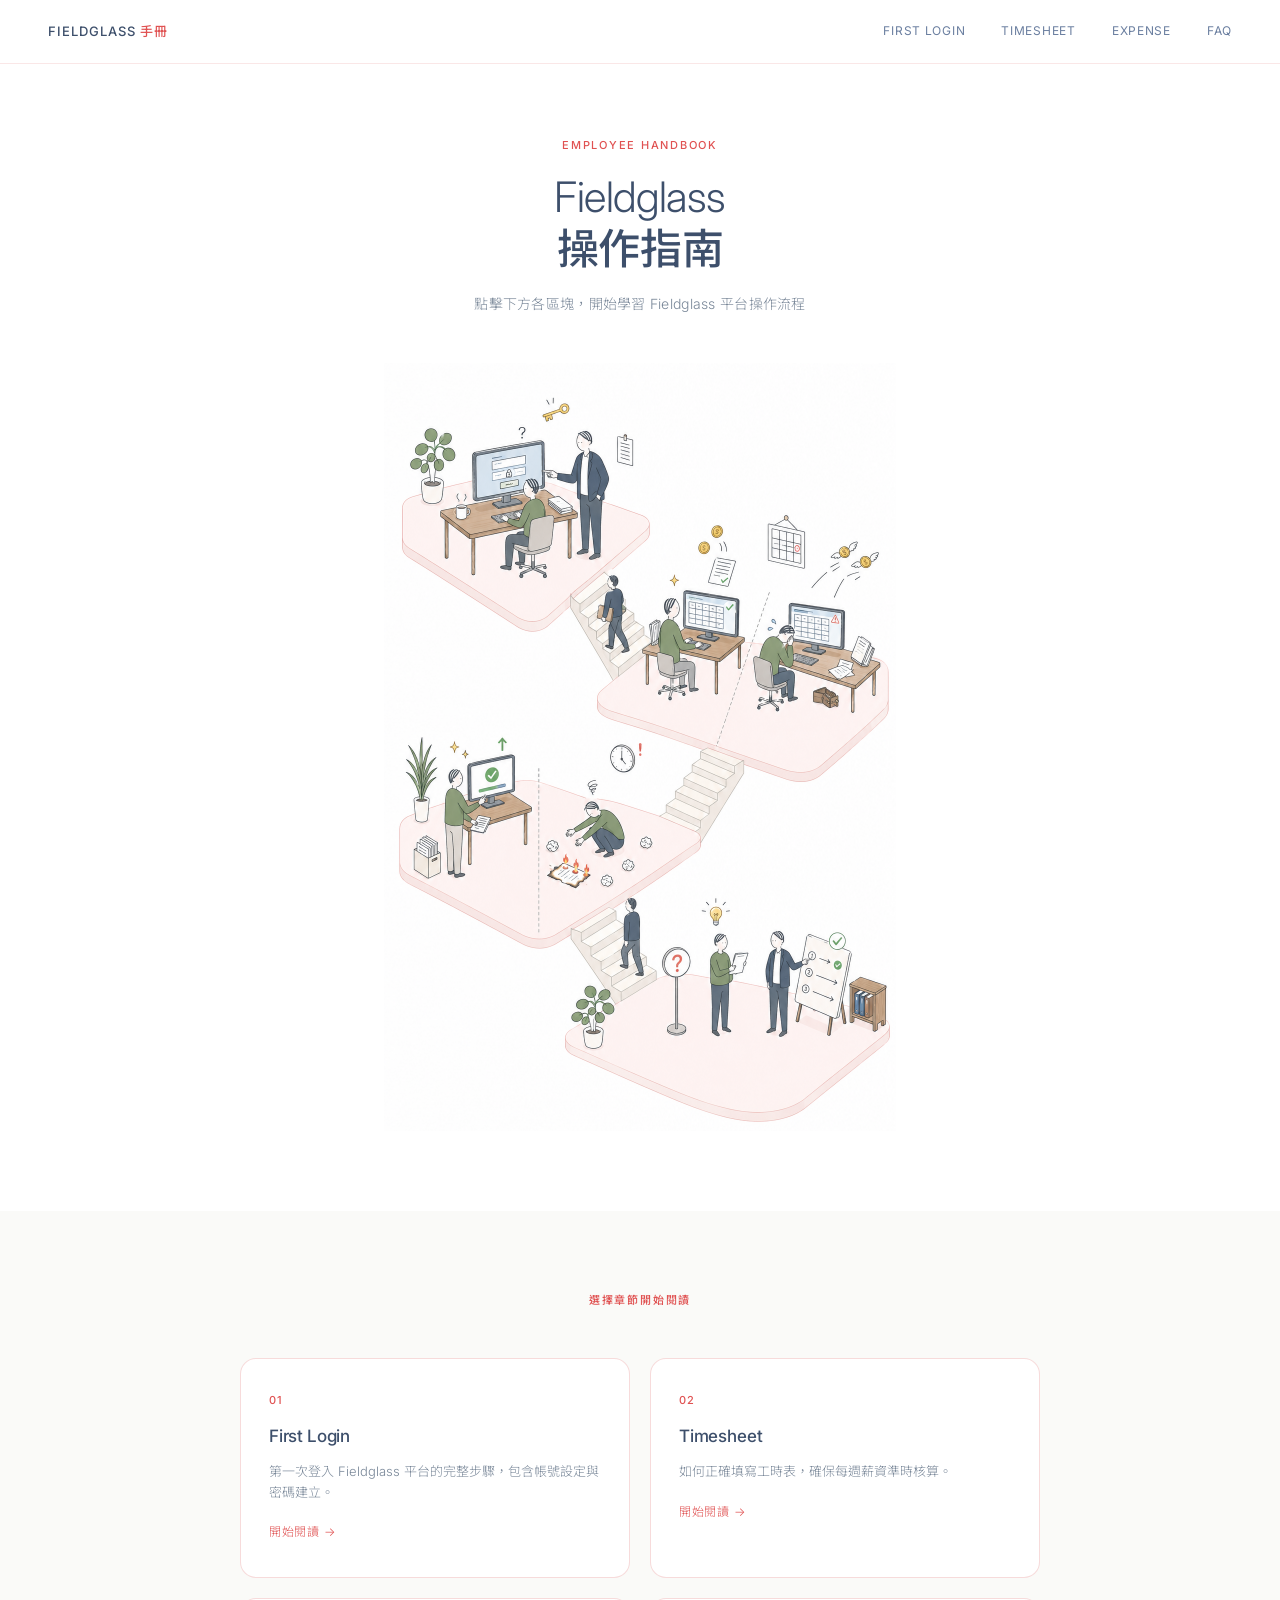
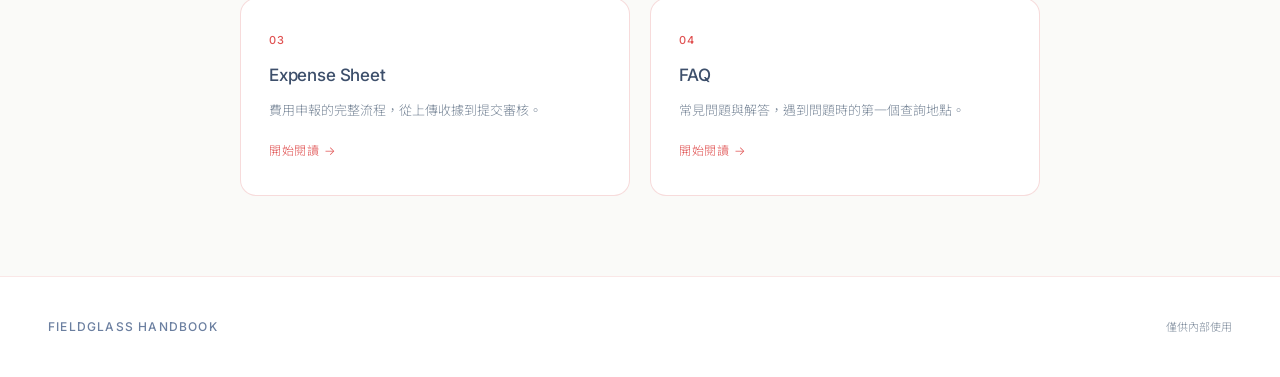
==== index.html @ a2a88990 "Add files via upload" ====
<!DOCTYPE html>
<html lang="zh-TW">
<head>
  <meta charset="UTF-8" />
  <meta name="viewport" content="width=device-width, initial-scale=1.0" />
  <title>Fieldglass 使用手冊</title>
  <link rel="stylesheet" href="css/style.css" />
</head>
<body>

  <!-- HEADER -->
  <header>
    <a class="logo" href="index.html">Fieldglass <span>手冊</span></a>
    <nav>
      <a href="pages/login.html">First Login</a>
      <a href="pages/timesheet.html">Timesheet</a>
      <a href="pages/expense.html">Expense</a>
      <a href="pages/faq.html">FAQ</a>
    </nav>
  </header>

  <!-- HERO -->
  <section class="hero">
    <div class="hero-text">
      <p class="hero-eyebrow">Employee Handbook</p>
      <h1 class="hero-title">Fieldglass<br><strong>操作指南</strong></h1>
      <p class="hero-sub">點擊下方各區塊，開始學習 Fieldglass 平台操作流程</p>
    </div>

    <div class="map-container">
      <img src="images/hero.png" alt="Fieldglass 使用手冊圖示" draggable="false" />

      <!-- Hotspot: First Login -->
      <a class="hotspot" id="hs-login" href="pages/login.html" aria-label="First Login">
        <span class="hotspot-label">First Login →</span>
      </a>

      <!-- Hotspot: Timesheet -->
      <a class="hotspot" id="hs-timesheet" href="pages/timesheet.html" aria-label="Timesheet">
        <span class="hotspot-label">Timesheet →</span>
      </a>

      <!-- Hotspot: Expense Sheet -->
      <a class="hotspot" id="hs-expense" href="pages/expense.html" aria-label="Expense Sheet">
        <span class="hotspot-label">Expense Sheet →</span>
      </a>

      <!-- Hotspot: FAQ -->
      <a class="hotspot" id="hs-faq" href="pages/faq.html" aria-label="FAQ">
        <span class="hotspot-label">FAQ →</span>
      </a>
    </div>
  </section>

  <!-- SECTION CARDS -->
  <section class="sections">
    <div class="sections-inner">
      <p class="sections-title">選擇章節開始閱讀</p>
      <div class="cards">

        <a class="card" href="pages/login.html">
          <p class="card-number">01</p>
          <h2 class="card-title">First Login</h2>
          <p class="card-desc">第一次登入 Fieldglass 平台的完整步驟，包含帳號設定與密碼建立。</p>
          <span class="card-arrow">開始閱讀 →</span>
        </a>

        <a class="card" href="pages/timesheet.html">
          <p class="card-number">02</p>
          <h2 class="card-title">Timesheet</h2>
          <p class="card-desc">如何正確填寫工時表，確保每週薪資準時核算。</p>
          <span class="card-arrow">開始閱讀 →</span>
        </a>

        <a class="card" href="pages/expense.html">
          <p class="card-number">03</p>
          <h2 class="card-title">Expense Sheet</h2>
          <p class="card-desc">費用申報的完整流程，從上傳收據到提交審核。</p>
          <span class="card-arrow">開始閱讀 →</span>
        </a>

        <a class="card" href="pages/faq.html">
          <p class="card-number">04</p>
          <h2 class="card-title">FAQ</h2>
          <p class="card-desc">常見問題與解答，遇到問題時的第一個查詢地點。</p>
          <span class="card-arrow">開始閱讀 →</span>
        </a>

      </div>
    </div>
  </section>

  <!-- FOOTER -->
  <footer>
    <span class="footer-logo">Fieldglass Handbook</span>
    <span class="footer-copy">僅供內部使用</span>
  </footer>

</body>
</html>
---- css/style.css ----
@import url('https://fonts.googleapis.com/css2?family=Noto+Sans+TC:wght@300;400;500&family=Inter:wght@300;400;500&display=swap');

*, *::before, *::after {
  box-sizing: border-box;
  margin: 0;
  padding: 0;
}

:root {
  --pink-pale: #FDE8E8;
  --pink-mid: #F2C4C4;
  --navy: #3D4F6B;
  --navy-light: #6B7FA0;
  --red-accent: #E05252;
  --gold: #D4A84B;
  --green: #7BC67E;
  --white: #FFFFFF;
  --off-white: #FAFAF8;
  --text-main: #2C3A50;
  --text-sub: #7A8899;
}

html {
  font-size: 16px;
  scroll-behavior: smooth;
}

body {
  background: var(--white);
  color: var(--text-main);
  font-family: 'Inter', 'Noto Sans TC', sans-serif;
  font-weight: 300;
  line-height: 1.7;
  -webkit-font-smoothing: antialiased;
}

/* ── HEADER ── */
header {
  position: fixed;
  top: 0;
  left: 0;
  right: 0;
  z-index: 100;
  display: flex;
  align-items: center;
  justify-content: space-between;
  padding: 0 48px;
  height: 64px;
  background: rgba(255,255,255,0.88);
  backdrop-filter: blur(12px);
  border-bottom: 1px solid rgba(242,196,196,0.4);
}

.logo {
  font-size: 13px;
  font-weight: 500;
  letter-spacing: 0.08em;
  color: var(--navy);
  text-transform: uppercase;
  text-decoration: none;
}

.logo span {
  color: var(--red-accent);
}

nav {
  display: flex;
  gap: 36px;
}

nav a {
  font-size: 12px;
  font-weight: 400;
  letter-spacing: 0.06em;
  color: var(--navy-light);
  text-decoration: none;
  text-transform: uppercase;
  transition: color 0.2s ease;
}

nav a:hover {
  color: var(--red-accent);
}

/* ── HERO ── */
.hero {
  padding-top: 64px;
  min-height: 100vh;
  display: flex;
  flex-direction: column;
  align-items: center;
  justify-content: flex-start;
  background: var(--white);
}

.hero-text {
  padding: 72px 24px 48px;
  text-align: center;
  max-width: 480px;
}

.hero-eyebrow {
  font-size: 11px;
  font-weight: 500;
  letter-spacing: 0.16em;
  text-transform: uppercase;
  color: var(--red-accent);
  margin-bottom: 16px;
}

.hero-title {
  font-size: clamp(28px, 5vw, 42px);
  font-weight: 300;
  color: var(--navy);
  line-height: 1.25;
  letter-spacing: -0.01em;
  margin-bottom: 16px;
}

.hero-title strong {
  font-weight: 500;
}

.hero-sub {
  font-size: 14px;
  color: var(--text-sub);
  letter-spacing: 0.02em;
}

/* ── IMAGE MAP CONTAINER ── */
.map-container {
  position: relative;
  width: 100%;
  max-width: 560px;
  margin: 0 auto;
  padding: 0 24px 80px;
}

.map-container img {
  width: 100%;
  height: auto;
  display: block;
}

/* ── HOTSPOTS ── */
.hotspot {
  position: absolute;
  cursor: pointer;
  border-radius: 20px;
  transition: all 0.3s cubic-bezier(0.25, 0.46, 0.45, 0.94);
  text-decoration: none;
}

.hotspot::before {
  content: '';
  position: absolute;
  inset: 0;
  border-radius: 20px;
  background: var(--red-accent);
  opacity: 0;
  transition: opacity 0.3s ease;
}

.hotspot:hover::before {
  opacity: 0.08;
}

.hotspot-label {
  position: absolute;
  bottom: -36px;
  left: 50%;
  transform: translateX(-50%) translateY(4px);
  background: var(--navy);
  color: white;
  font-size: 11px;
  font-weight: 500;
  letter-spacing: 0.08em;
  text-transform: uppercase;
  padding: 6px 14px;
  border-radius: 20px;
  white-space: nowrap;
  opacity: 0;
  transition: all 0.25s ease;
  pointer-events: none;
}

.hotspot-label::before {
  content: '';
  position: absolute;
  top: -5px;
  left: 50%;
  transform: translateX(-50%);
  border: 5px solid transparent;
  border-bottom-color: var(--navy);
  border-top: none;
}

.hotspot:hover .hotspot-label {
  opacity: 1;
  transform: translateX(-50%) translateY(0);
}

/* hotspot positions — percentages of image */
/* Platform 1: First Login — top platform */
#hs-login {
  top: 2%;
  left: 5%;
  width: 72%;
  height: 22%;
}

/* Platform 2: Timesheet — right middle */
#hs-timesheet {
  top: 24%;
  left: 28%;
  width: 68%;
  height: 22%;
}

/* Platform 3: Expense Sheet — left middle-lower */
#hs-expense {
  top: 48%;
  left: 4%;
  width: 68%;
  height: 22%;
}

/* Platform 4: FAQ — bottom platform */
#hs-faq {
  top: 70%;
  left: 16%;
  width: 76%;
  height: 26%;
}

/* ── SECTION CARDS (below hero) ── */
.sections {
  background: var(--off-white);
  padding: 80px 24px;
}

.sections-inner {
  max-width: 800px;
  margin: 0 auto;
}

.sections-title {
  font-size: 11px;
  font-weight: 500;
  letter-spacing: 0.16em;
  text-transform: uppercase;
  color: var(--red-accent);
  text-align: center;
  margin-bottom: 48px;
}

.cards {
  display: grid;
  grid-template-columns: repeat(2, 1fr);
  gap: 20px;
}

.card {
  background: var(--white);
  border: 1px solid rgba(242,196,196,0.6);
  border-radius: 16px;
  padding: 32px 28px;
  text-decoration: none;
  color: inherit;
  transition: all 0.3s ease;
  display: block;
}

.card:hover {
  border-color: var(--pink-mid);
  transform: translateY(-3px);
  box-shadow: 0 12px 40px rgba(61,79,107,0.08);
}

.card-number {
  font-size: 11px;
  font-weight: 500;
  letter-spacing: 0.12em;
  color: var(--red-accent);
  margin-bottom: 12px;
}

.card-title {
  font-size: 17px;
  font-weight: 500;
  color: var(--navy);
  margin-bottom: 10px;
  letter-spacing: -0.01em;
}

.card-desc {
  font-size: 13px;
  color: var(--text-sub);
  line-height: 1.6;
}

.card-arrow {
  display: inline-block;
  margin-top: 20px;
  font-size: 12px;
  color: var(--red-accent);
  letter-spacing: 0.06em;
}

/* ── FOOTER ── */
footer {
  padding: 40px 48px;
  border-top: 1px solid rgba(242,196,196,0.4);
  display: flex;
  align-items: center;
  justify-content: space-between;
}

.footer-logo {
  font-size: 12px;
  font-weight: 500;
  letter-spacing: 0.1em;
  color: var(--navy-light);
  text-transform: uppercase;
}

.footer-copy {
  font-size: 11px;
  color: var(--text-sub);
}

/* ── RESPONSIVE ── */
@media (max-width: 640px) {
  header {
    padding: 0 20px;
  }

  nav {
    gap: 20px;
  }

  nav a {
    font-size: 11px;
  }

  .hero-text {
    padding: 48px 20px 32px;
  }

  .map-container {
    padding: 0 12px 60px;
  }

  .cards {
    grid-template-columns: 1fr;
  }

  footer {
    flex-direction: column;
    gap: 8px;
    text-align: center;
    padding: 32px 20px;
  }
}
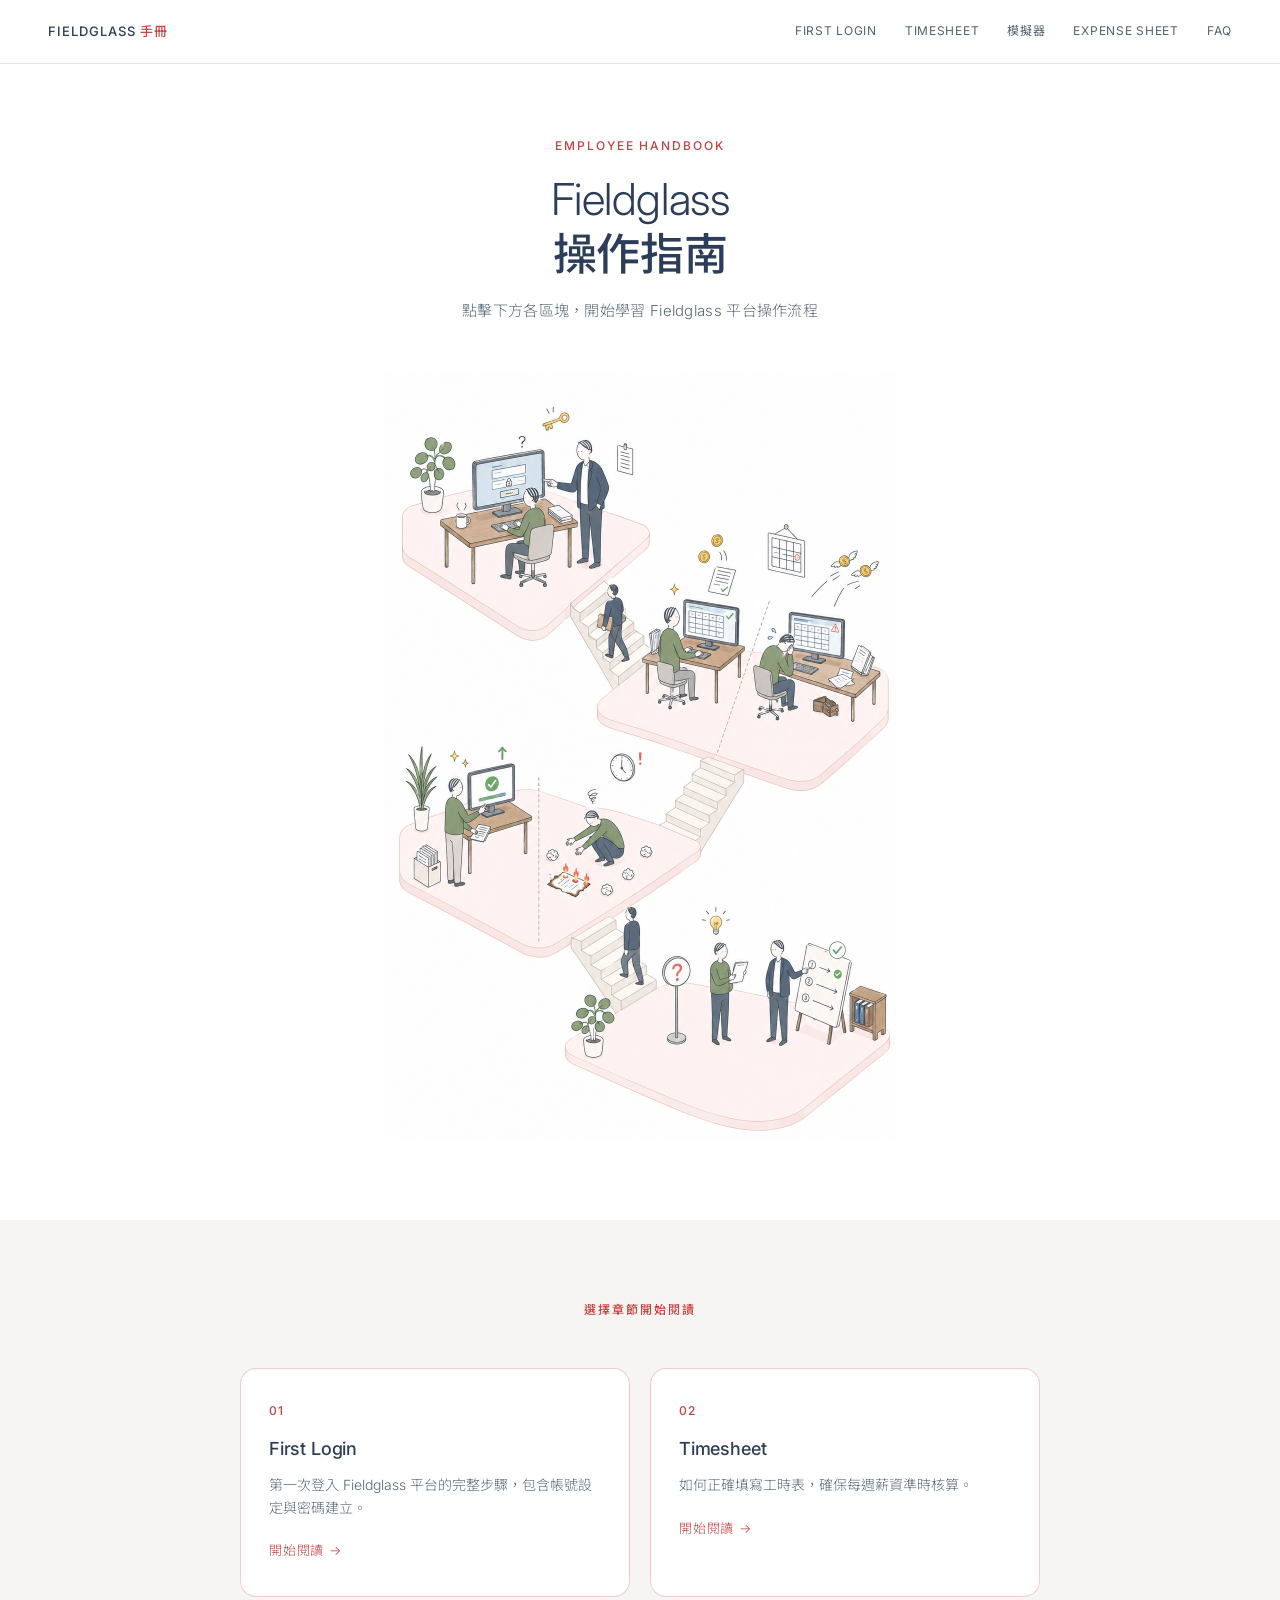
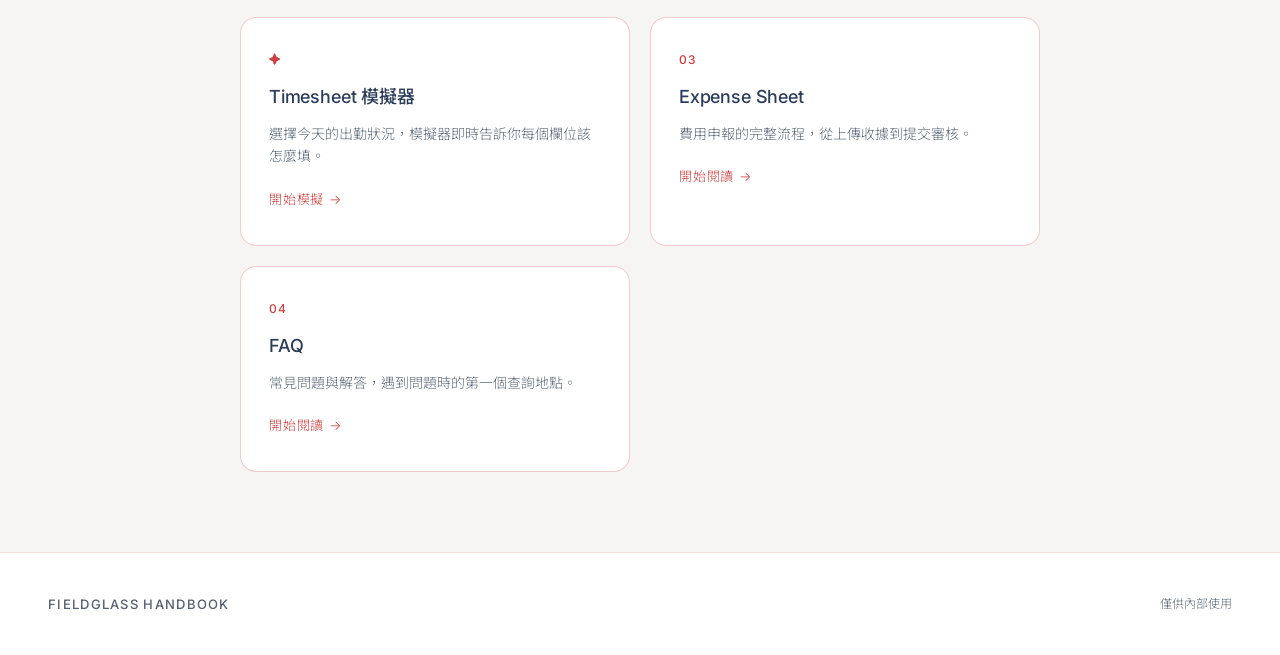
==== commit f707acbe: "Add files via upload" ====
--- a/index.html
+++ b/index.html
@@ -7,94 +7,102 @@
   <link rel="stylesheet" href="css/style.css" />
 </head>
 <body>
-
-  <!-- HEADER -->
   <header>
     <a class="logo" href="index.html">Fieldglass <span>手冊</span></a>
     <nav>
       <a href="pages/login.html">First Login</a>
       <a href="pages/timesheet.html">Timesheet</a>
-      <a href="pages/expense.html">Expense</a>
+      <a href="pages/simulator.html">模擬器</a>
+      <a href="pages/expense.html">Expense Sheet</a>
       <a href="pages/faq.html">FAQ</a>
     </nav>
   </header>
 
-  <!-- HERO -->
   <section class="hero">
     <div class="hero-text">
       <p class="hero-eyebrow">Employee Handbook</p>
       <h1 class="hero-title">Fieldglass<br><strong>操作指南</strong></h1>
       <p class="hero-sub">點擊下方各區塊，開始學習 Fieldglass 平台操作流程</p>
     </div>
-
     <div class="map-container">
       <img src="images/hero.png" alt="Fieldglass 使用手冊圖示" draggable="false" />
-
-      <!-- Hotspot: First Login -->
-      <a class="hotspot" id="hs-login" href="pages/login.html" aria-label="First Login">
-        <span class="hotspot-label">First Login →</span>
-      </a>
-
-      <!-- Hotspot: Timesheet -->
-      <a class="hotspot" id="hs-timesheet" href="pages/timesheet.html" aria-label="Timesheet">
-        <span class="hotspot-label">Timesheet →</span>
-      </a>
-
-      <!-- Hotspot: Expense Sheet -->
-      <a class="hotspot" id="hs-expense" href="pages/expense.html" aria-label="Expense Sheet">
-        <span class="hotspot-label">Expense Sheet →</span>
-      </a>
-
-      <!-- Hotspot: FAQ -->
-      <a class="hotspot" id="hs-faq" href="pages/faq.html" aria-label="FAQ">
-        <span class="hotspot-label">FAQ →</span>
-      </a>
+      <a class="hotspot" id="hs-login" href="pages/login.html" aria-label="First Login"><span class="hotspot-label">First Login →</span></a>
+      <a class="hotspot" id="hs-timesheet" href="pages/timesheet.html" aria-label="Timesheet"><span class="hotspot-label">Timesheet →</span></a>
+      <a class="hotspot" id="hs-expense" href="pages/expense.html" aria-label="Expense Sheet"><span class="hotspot-label">Expense Sheet →</span></a>
+      <a class="hotspot" id="hs-faq" href="pages/faq.html" aria-label="FAQ"><span class="hotspot-label">FAQ →</span></a>
     </div>
   </section>
 
-  <!-- SECTION CARDS -->
   <section class="sections">
     <div class="sections-inner">
       <p class="sections-title">選擇章節開始閱讀</p>
       <div class="cards">
-
         <a class="card" href="pages/login.html">
           <p class="card-number">01</p>
           <h2 class="card-title">First Login</h2>
           <p class="card-desc">第一次登入 Fieldglass 平台的完整步驟，包含帳號設定與密碼建立。</p>
           <span class="card-arrow">開始閱讀 →</span>
         </a>
-
         <a class="card" href="pages/timesheet.html">
           <p class="card-number">02</p>
           <h2 class="card-title">Timesheet</h2>
           <p class="card-desc">如何正確填寫工時表，確保每週薪資準時核算。</p>
           <span class="card-arrow">開始閱讀 →</span>
         </a>
-
+        <a class="card" href="pages/simulator.html">
+          <p class="card-number">✦</p>
+          <h2 class="card-title">Timesheet 模擬器</h2>
+          <p class="card-desc">選擇今天的出勤狀況，模擬器即時告訴你每個欄位該怎麼填。</p>
+          <span class="card-arrow">開始模擬 →</span>
+        </a>
         <a class="card" href="pages/expense.html">
           <p class="card-number">03</p>
           <h2 class="card-title">Expense Sheet</h2>
           <p class="card-desc">費用申報的完整流程，從上傳收據到提交審核。</p>
           <span class="card-arrow">開始閱讀 →</span>
         </a>
-
         <a class="card" href="pages/faq.html">
           <p class="card-number">04</p>
           <h2 class="card-title">FAQ</h2>
           <p class="card-desc">常見問題與解答，遇到問題時的第一個查詢地點。</p>
           <span class="card-arrow">開始閱讀 →</span>
         </a>
-
       </div>
     </div>
   </section>
 
-  <!-- FOOTER -->
   <footer>
     <span class="footer-logo">Fieldglass Handbook</span>
     <span class="footer-copy">僅供內部使用</span>
   </footer>
 
+  <script>
+    const zones = {
+      'hs-login':     [2,   5,  72, 22],
+      'hs-timesheet': [24, 28,  68, 22],
+      'hs-expense':   [48,  4,  68, 22],
+      'hs-faq':       [70, 16,  76, 26],
+    };
+    function positionHotspots() {
+      const img = document.querySelector('.map-container img');
+      const container = document.querySelector('.map-container');
+      if (!img) return;
+      const rect = img.getBoundingClientRect();
+      const cRect = container.getBoundingClientRect();
+      const iT = rect.top - cRect.top, iL = rect.left - cRect.left;
+      const iW = rect.width, iH = rect.height;
+      Object.entries(zones).forEach(([id,[t,l,w,h]]) => {
+        const el = document.getElementById(id);
+        if (!el) return;
+        el.style.top    = (iT + iH*t/100)+'px';
+        el.style.left   = (iL + iW*l/100)+'px';
+        el.style.width  = (iW*w/100)+'px';
+        el.style.height = (iH*h/100)+'px';
+      });
+    }
+    const img = document.querySelector('.map-container img');
+    if (img.complete) positionHotspots(); else img.addEventListener('load', positionHotspots);
+    window.addEventListener('resize', positionHotspots);
+  </script>
 </body>
 </html>
--- a/css/style.css
+++ b/css/style.css
@@ -1,29 +1,22 @@
 @import url('https://fonts.googleapis.com/css2?family=Noto+Sans+TC:wght@300;400;500&family=Inter:wght@300;400;500&display=swap');
 
-*, *::before, *::after {
-  box-sizing: border-box;
-  margin: 0;
-  padding: 0;
-}
+*, *::before, *::after { box-sizing: border-box; margin: 0; padding: 0; }
 
 :root {
-  --pink-pale: #FDE8E8;
-  --pink-mid: #F2C4C4;
-  --navy: #3D4F6B;
-  --navy-light: #6B7FA0;
-  --red-accent: #E05252;
-  --gold: #D4A84B;
-  --green: #7BC67E;
+  --pink-pale: #F9DADA;
+  --pink-mid: #E8AAAA;
+  --navy: #2C3D5A;
+  --navy-light: #556070;
+  --red-accent: #C94040;
+  --gold: #C49830;
+  --green: #4A9E5C;
   --white: #FFFFFF;
-  --off-white: #FAFAF8;
-  --text-main: #2C3A50;
-  --text-sub: #7A8899;
-}
-
-html {
-  font-size: 16px;
-  scroll-behavior: smooth;
-}
+  --off-white: #F7F5F3;
+  --text-main: #1E2B3A;
+  --text-sub: #5A6A78;
+}
+
+html { font-size: 17px; scroll-behavior: smooth; }
 
 body {
   background: var(--white);
@@ -37,60 +30,45 @@
 /* ── HEADER ── */
 header {
   position: fixed;
-  top: 0;
-  left: 0;
-  right: 0;
+  top: 0; left: 0; right: 0;
   z-index: 100;
   display: flex;
   align-items: center;
   justify-content: space-between;
   padding: 0 48px;
   height: 64px;
-  background: rgba(255,255,255,0.88);
+  background: rgba(255,255,255,0.92);
   backdrop-filter: blur(12px);
-  border-bottom: 1px solid rgba(242,196,196,0.4);
+  border-bottom: 1px solid rgba(232,170,170,0.4);
 }
 
 .logo {
-  font-size: 13px;
-  font-weight: 500;
+  font-size: 13px; font-weight: 500;
   letter-spacing: 0.08em;
   color: var(--navy);
   text-transform: uppercase;
   text-decoration: none;
 }
-
-.logo span {
-  color: var(--red-accent);
-}
-
-nav {
-  display: flex;
-  gap: 36px;
-}
+.logo span { color: var(--red-accent); }
+
+nav { display: flex; gap: 28px; flex-wrap: wrap; }
 
 nav a {
-  font-size: 12px;
-  font-weight: 400;
+  font-size: 12px; font-weight: 400;
   letter-spacing: 0.06em;
   color: var(--navy-light);
   text-decoration: none;
   text-transform: uppercase;
-  transition: color 0.2s ease;
-}
-
-nav a:hover {
-  color: var(--red-accent);
-}
+  transition: color 0.2s;
+}
+nav a:hover { color: var(--red-accent); }
 
 /* ── HERO ── */
 .hero {
   padding-top: 64px;
   min-height: 100vh;
-  display: flex;
-  flex-direction: column;
+  display: flex; flex-direction: column;
   align-items: center;
-  justify-content: flex-start;
   background: var(--white);
 }
 
@@ -101,8 +79,7 @@
 }
 
 .hero-eyebrow {
-  font-size: 11px;
-  font-weight: 500;
+  font-size: 12px; font-weight: 500;
   letter-spacing: 0.16em;
   text-transform: uppercase;
   color: var(--red-accent);
@@ -110,144 +87,76 @@
 }
 
 .hero-title {
-  font-size: clamp(28px, 5vw, 42px);
+  font-size: clamp(30px, 5vw, 44px);
   font-weight: 300;
   color: var(--navy);
   line-height: 1.25;
   letter-spacing: -0.01em;
   margin-bottom: 16px;
 }
-
-.hero-title strong {
-  font-weight: 500;
-}
-
-.hero-sub {
-  font-size: 14px;
-  color: var(--text-sub);
-  letter-spacing: 0.02em;
-}
-
-/* ── IMAGE MAP CONTAINER ── */
+.hero-title strong { font-weight: 500; }
+
+.hero-sub { font-size: 15px; color: var(--text-sub); letter-spacing: 0.02em; }
+
+/* ── IMAGE MAP ── */
 .map-container {
   position: relative;
-  width: 100%;
-  max-width: 560px;
+  width: 100%; max-width: 560px;
   margin: 0 auto;
   padding: 0 24px 80px;
 }
-
-.map-container img {
-  width: 100%;
-  height: auto;
-  display: block;
-}
-
-/* ── HOTSPOTS ── */
+.map-container img { width: 100%; height: auto; display: block; }
+
 .hotspot {
   position: absolute;
   cursor: pointer;
   border-radius: 20px;
-  transition: all 0.3s cubic-bezier(0.25, 0.46, 0.45, 0.94);
-  text-decoration: none;
-}
-
+  transition: all 0.3s cubic-bezier(0.25,0.46,0.45,0.94);
+  text-decoration: none;
+}
 .hotspot::before {
   content: '';
-  position: absolute;
-  inset: 0;
+  position: absolute; inset: 0;
   border-radius: 20px;
   background: var(--red-accent);
   opacity: 0;
-  transition: opacity 0.3s ease;
-}
-
-.hotspot:hover::before {
-  opacity: 0.08;
-}
+  transition: opacity 0.3s;
+}
+.hotspot:hover::before { opacity: 0.07; }
 
 .hotspot-label {
   position: absolute;
-  bottom: -36px;
-  left: 50%;
+  bottom: -38px; left: 50%;
   transform: translateX(-50%) translateY(4px);
   background: var(--navy);
   color: white;
-  font-size: 11px;
-  font-weight: 500;
+  font-size: 12px; font-weight: 500;
   letter-spacing: 0.08em;
   text-transform: uppercase;
   padding: 6px 14px;
   border-radius: 20px;
   white-space: nowrap;
   opacity: 0;
-  transition: all 0.25s ease;
+  transition: all 0.25s;
   pointer-events: none;
 }
-
 .hotspot-label::before {
   content: '';
-  position: absolute;
-  top: -5px;
-  left: 50%;
+  position: absolute; top: -5px; left: 50%;
   transform: translateX(-50%);
   border: 5px solid transparent;
   border-bottom-color: var(--navy);
   border-top: none;
 }
-
-.hotspot:hover .hotspot-label {
-  opacity: 1;
-  transform: translateX(-50%) translateY(0);
-}
-
-/* hotspot positions — percentages of image */
-/* Platform 1: First Login — top platform */
-#hs-login {
-  top: 2%;
-  left: 5%;
-  width: 72%;
-  height: 22%;
-}
-
-/* Platform 2: Timesheet — right middle */
-#hs-timesheet {
-  top: 24%;
-  left: 28%;
-  width: 68%;
-  height: 22%;
-}
-
-/* Platform 3: Expense Sheet — left middle-lower */
-#hs-expense {
-  top: 48%;
-  left: 4%;
-  width: 68%;
-  height: 22%;
-}
-
-/* Platform 4: FAQ — bottom platform */
-#hs-faq {
-  top: 70%;
-  left: 16%;
-  width: 76%;
-  height: 26%;
-}
-
-/* ── SECTION CARDS (below hero) ── */
-.sections {
-  background: var(--off-white);
-  padding: 80px 24px;
-}
-
-.sections-inner {
-  max-width: 800px;
-  margin: 0 auto;
-}
-
+.hotspot:hover .hotspot-label { opacity: 1; transform: translateX(-50%) translateY(0); }
+
+.hotspot { position: absolute; }
+
+/* ── SECTION CARDS ── */
+.sections { background: var(--off-white); padding: 80px 24px; }
+.sections-inner { max-width: 800px; margin: 0 auto; }
 .sections-title {
-  font-size: 11px;
-  font-weight: 500;
+  font-size: 12px; font-weight: 500;
   letter-spacing: 0.16em;
   text-transform: uppercase;
   color: var(--red-accent);
@@ -255,111 +164,43 @@
   margin-bottom: 48px;
 }
 
-.cards {
-  display: grid;
-  grid-template-columns: repeat(2, 1fr);
-  gap: 20px;
-}
+.cards { display: grid; grid-template-columns: repeat(2,1fr); gap: 20px; }
 
 .card {
   background: var(--white);
-  border: 1px solid rgba(242,196,196,0.6);
+  border: 1px solid rgba(232,170,170,0.6);
   border-radius: 16px;
   padding: 32px 28px;
   text-decoration: none;
   color: inherit;
-  transition: all 0.3s ease;
+  transition: all 0.3s;
   display: block;
 }
-
 .card:hover {
   border-color: var(--pink-mid);
   transform: translateY(-3px);
-  box-shadow: 0 12px 40px rgba(61,79,107,0.08);
-}
-
-.card-number {
-  font-size: 11px;
-  font-weight: 500;
-  letter-spacing: 0.12em;
-  color: var(--red-accent);
-  margin-bottom: 12px;
-}
-
-.card-title {
-  font-size: 17px;
-  font-weight: 500;
-  color: var(--navy);
-  margin-bottom: 10px;
-  letter-spacing: -0.01em;
-}
-
-.card-desc {
-  font-size: 13px;
-  color: var(--text-sub);
-  line-height: 1.6;
-}
-
-.card-arrow {
-  display: inline-block;
-  margin-top: 20px;
-  font-size: 12px;
-  color: var(--red-accent);
-  letter-spacing: 0.06em;
-}
+  box-shadow: 0 12px 40px rgba(44,61,90,0.09);
+}
+.card-number { font-size: 12px; font-weight: 500; letter-spacing: 0.12em; color: var(--red-accent); margin-bottom: 12px; }
+.card-title { font-size: 18px; font-weight: 500; color: var(--navy); margin-bottom: 10px; letter-spacing: -0.01em; }
+.card-desc { font-size: 14px; color: var(--text-sub); line-height: 1.6; }
+.card-arrow { display: inline-block; margin-top: 20px; font-size: 13px; color: var(--red-accent); letter-spacing: 0.06em; }
 
 /* ── FOOTER ── */
 footer {
   padding: 40px 48px;
-  border-top: 1px solid rgba(242,196,196,0.4);
-  display: flex;
-  align-items: center;
-  justify-content: space-between;
-}
-
-.footer-logo {
-  font-size: 12px;
-  font-weight: 500;
-  letter-spacing: 0.1em;
-  color: var(--navy-light);
-  text-transform: uppercase;
-}
-
-.footer-copy {
-  font-size: 11px;
-  color: var(--text-sub);
-}
+  border-top: 1px solid rgba(232,170,170,0.4);
+  display: flex; align-items: center; justify-content: space-between;
+}
+.footer-logo { font-size: 13px; font-weight: 500; letter-spacing: 0.1em; color: var(--navy-light); text-transform: uppercase; }
+.footer-copy { font-size: 12px; color: var(--text-sub); }
 
 /* ── RESPONSIVE ── */
 @media (max-width: 640px) {
-  header {
-    padding: 0 20px;
-  }
-
-  nav {
-    gap: 20px;
-  }
-
-  nav a {
-    font-size: 11px;
-  }
-
-  .hero-text {
-    padding: 48px 20px 32px;
-  }
-
-  .map-container {
-    padding: 0 12px 60px;
-  }
-
-  .cards {
-    grid-template-columns: 1fr;
-  }
-
-  footer {
-    flex-direction: column;
-    gap: 8px;
-    text-align: center;
-    padding: 32px 20px;
-  }
-}
+  header { padding: 0 20px; }
+  nav { gap: 16px; }
+  .hero-text { padding: 48px 20px 32px; }
+  .map-container { padding: 0 12px 60px; }
+  .cards { grid-template-columns: 1fr; }
+  footer { flex-direction: column; gap: 8px; text-align: center; padding: 32px 20px; }
+}
